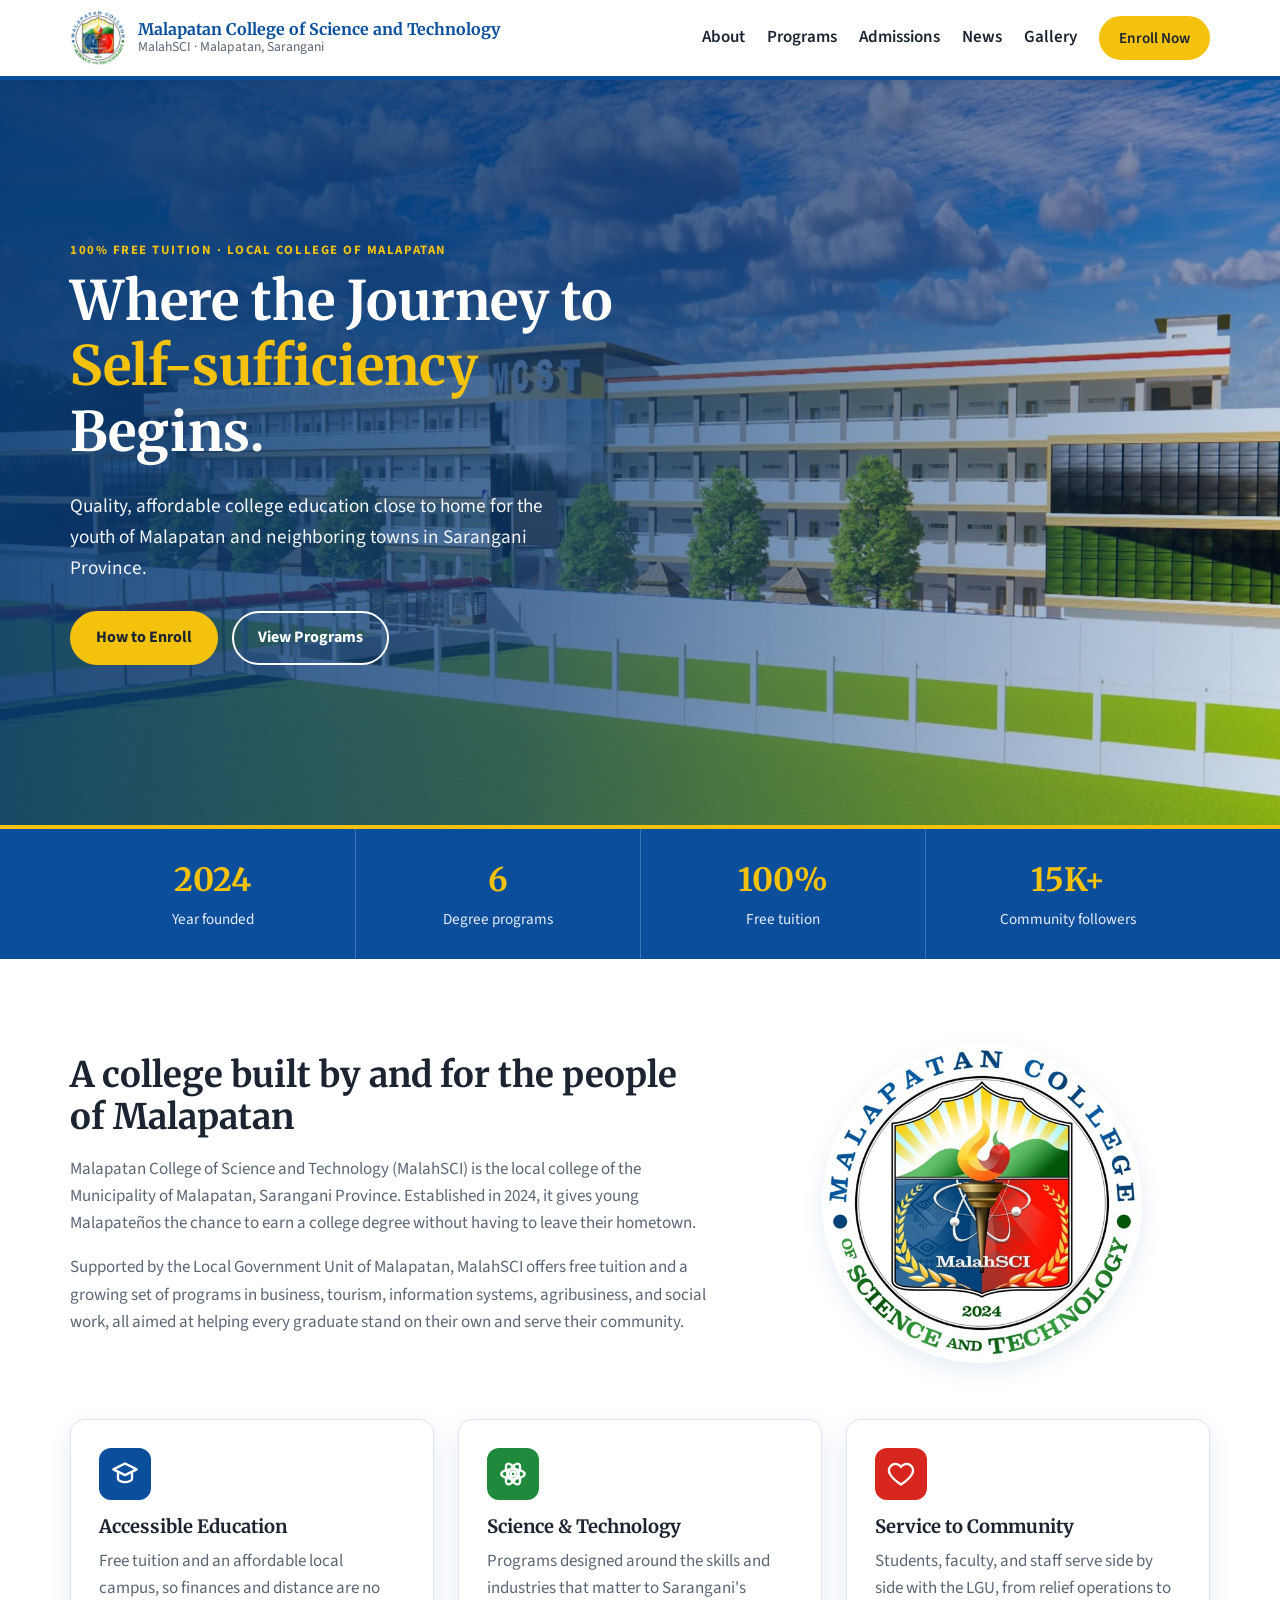
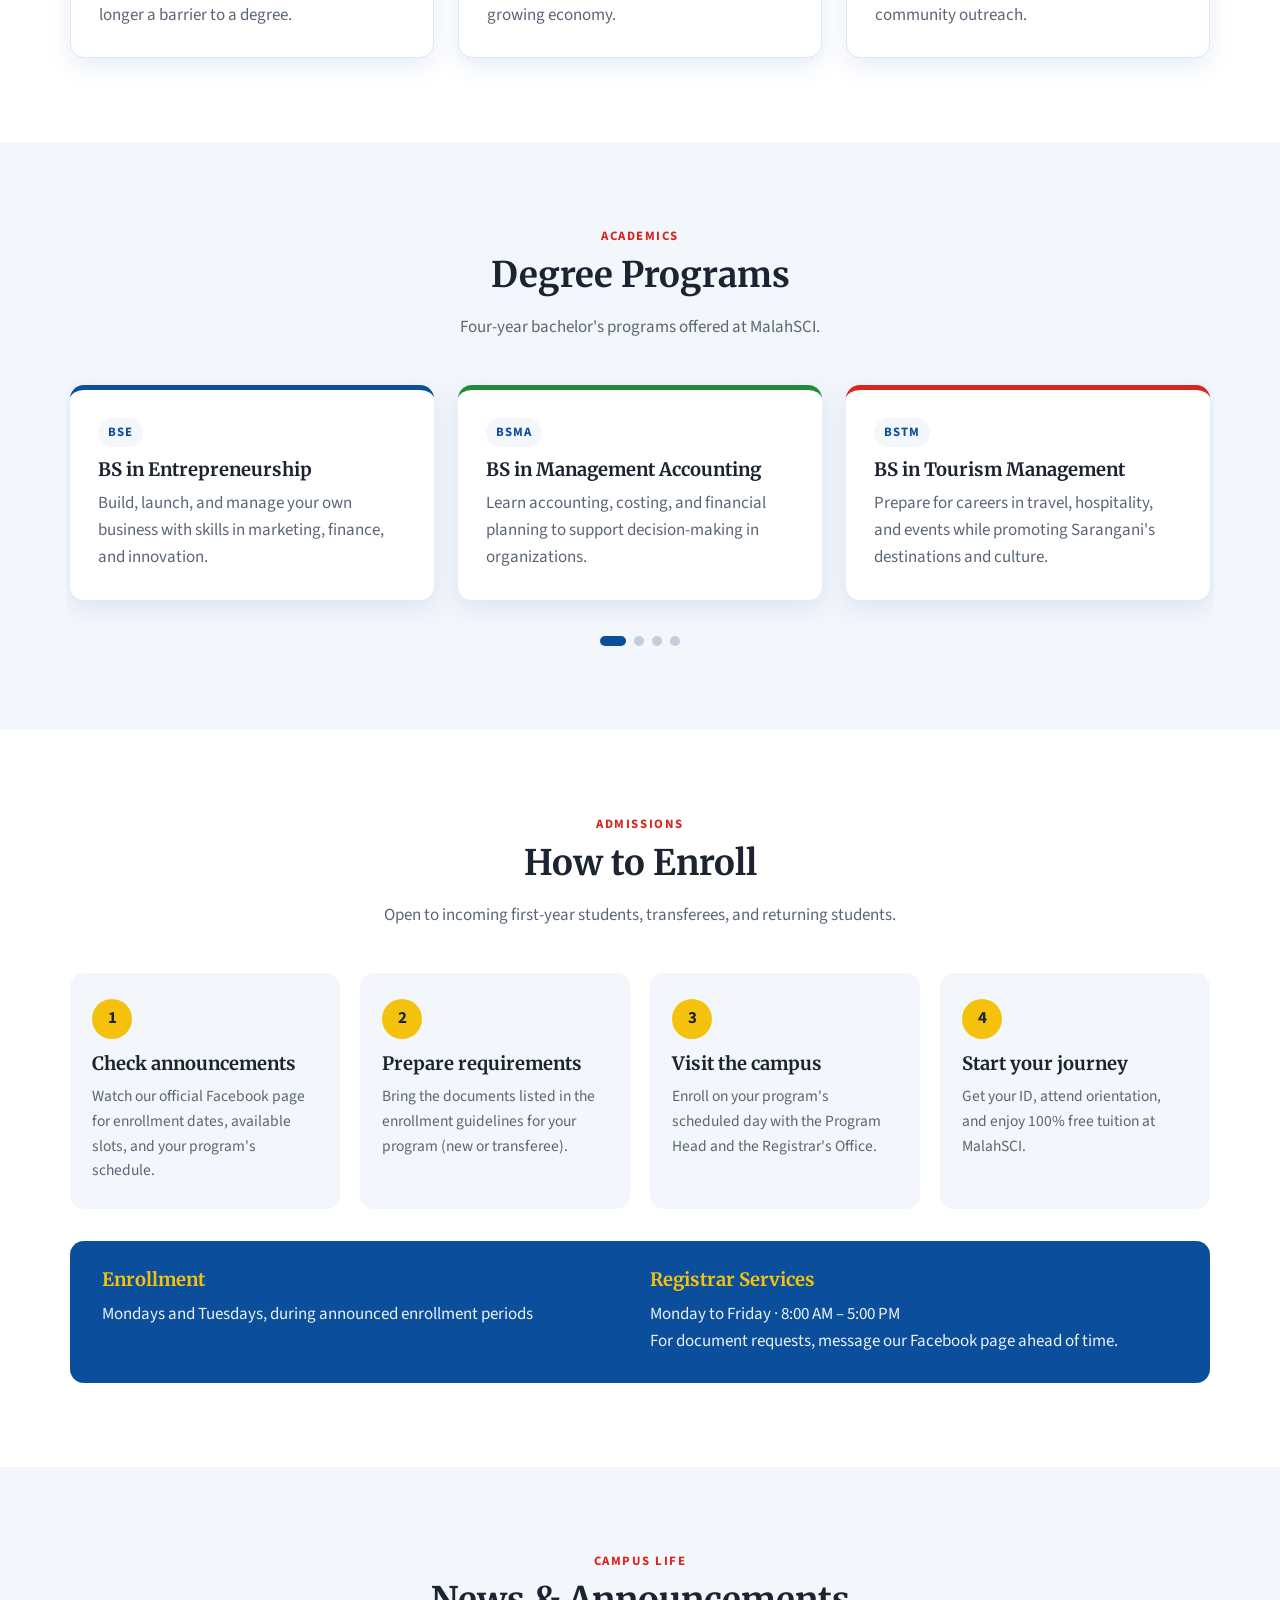
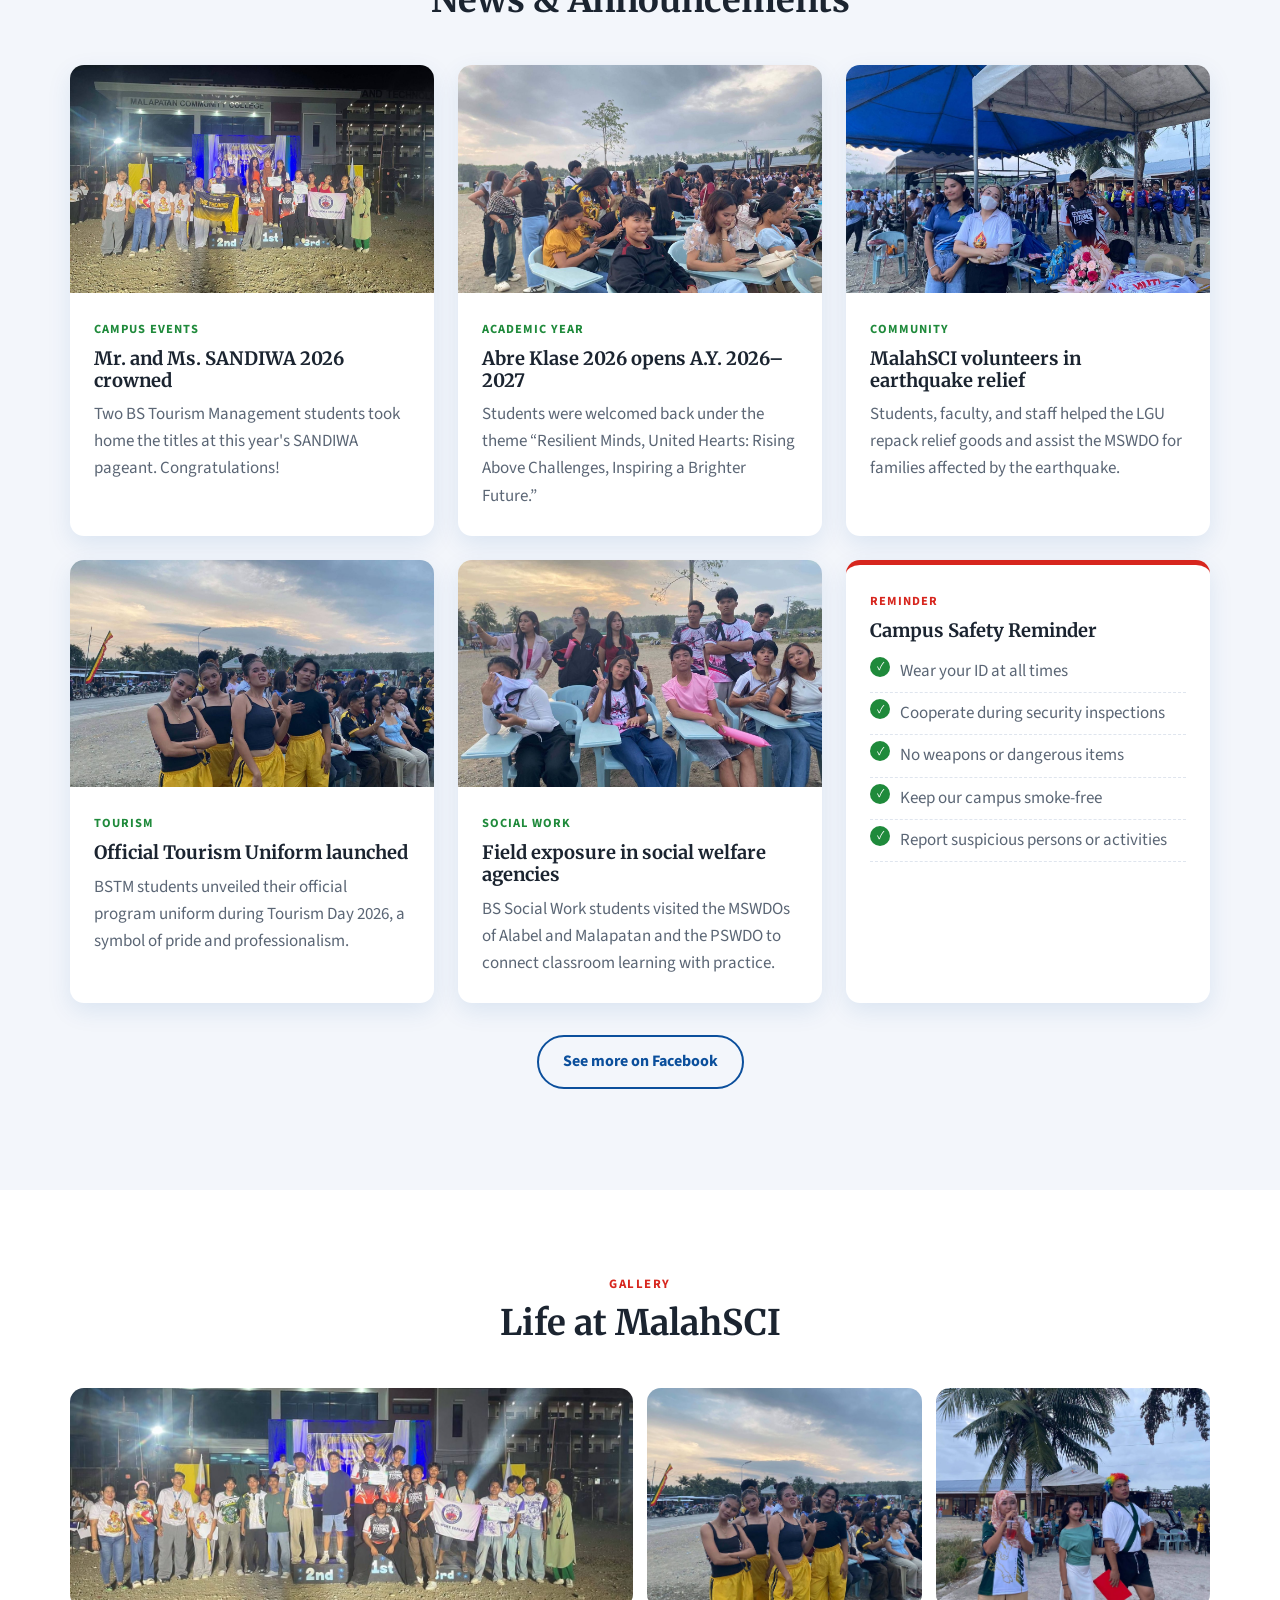
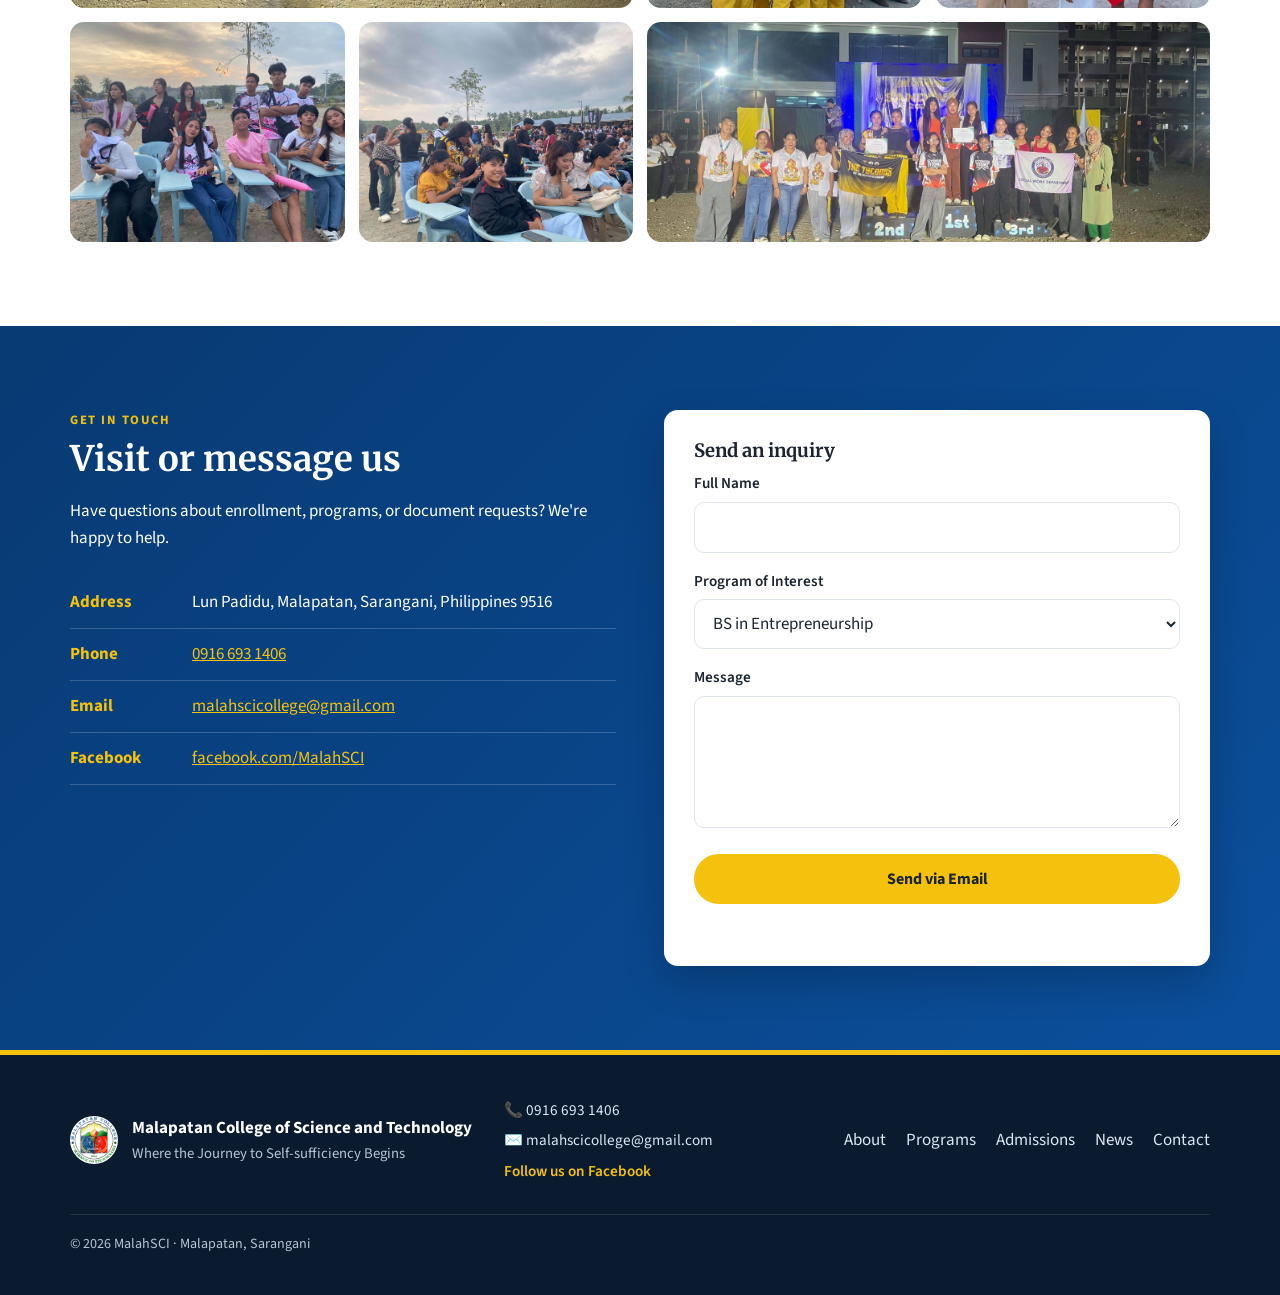
==== index.html @ 971bac80 "Add MalahSCI school website One-page site for Malapatan College of Science and Technology with progr" ====
<!DOCTYPE html>
<html lang="en">
<head>
  <meta charset="UTF-8">
  <meta name="viewport" content="width=device-width, initial-scale=1.0">
  <title>Malapatan College of Science and Technology | MalahSCI</title>
  <meta name="description" content="Malapatan College of Science and Technology (MalahSCI) — Where the Journey to Self-sufficiency Begins. A local college in Malapatan, Sarangani offering free-tuition degree programs.">
  <link rel="icon" href="images/favicon.png">
  <link rel="preconnect" href="https://fonts.googleapis.com">
  <link rel="preconnect" href="https://fonts.gstatic.com" crossorigin>
  <link href="https://fonts.googleapis.com/css2?family=Merriweather:wght@700;900&family=Source+Sans+3:wght@400;600;700&display=swap" rel="stylesheet">
  <link rel="stylesheet" href="styles.css?v=7">
</head>
<body>

  <!-- ===== Header / Navigation ===== -->
  <header class="site-header">
    <div class="container header-inner">
      <a href="#home" class="brand">
        <img src="images/logo.jpg" alt="MalahSCI seal" class="brand-logo" width="56" height="56">
        <span class="brand-text">
          <strong>Malapatan College of Science and Technology</strong>
          <small>MalahSCI · Malapatan, Sarangani</small>
        </span>
      </a>
      <button class="nav-toggle" aria-label="Open menu" aria-expanded="false" aria-controls="main-nav">
        <span></span><span></span><span></span>
      </button>
      <nav id="main-nav" class="main-nav">
        <a href="#about">About</a>
        <a href="#programs">Programs</a>
        <a href="#admissions">Admissions</a>
        <a href="#news">News</a>
        <a href="#gallery">Gallery</a>
        <a href="#contact" class="btn btn-small">Enroll Now</a>
      </nav>
    </div>
  </header>

  <main>
    <!-- ===== Hero ===== -->
    <section id="home" class="hero">
      <div class="container hero-inner">
        <p class="eyebrow">100% Free Tuition · Local College of Malapatan</p>
        <h1>Where the Journey to <span>Self-sufficiency</span> Begins.</h1>
        <p class="lead">Quality, affordable college education close to home for the youth of Malapatan and neighboring towns in Sarangani Province.</p>
        <div class="hero-actions">
          <a href="#admissions" class="btn">How to Enroll</a>
          <a href="#programs" class="btn btn-ghost">View Programs</a>
        </div>
      </div>
    </section>

    <!-- ===== Quick stats ===== -->
    <section class="stats">
      <div class="container stats-inner">
        <div class="stat"><strong>2024</strong><span>Year founded</span></div>
        <div class="stat"><strong>6</strong><span>Degree programs</span></div>
        <div class="stat"><strong>100%</strong><span>Free tuition</span></div>
        <div class="stat"><strong>15K+</strong><span>Community followers</span></div>
      </div>
    </section>

    <!-- ===== About ===== -->
    <section id="about" class="section">
      <div class="container about-grid">
        <div class="about-text">
          <h2>A college built by and for the people of Malapatan</h2>
          <p>Malapatan College of Science and Technology (MalahSCI) is the local college of the Municipality of Malapatan, Sarangani Province. Established in 2024, it gives young Malapateños the chance to earn a college degree without having to leave their hometown.</p>
          <p>Supported by the Local Government Unit of Malapatan, MalahSCI offers free tuition and a growing set of programs in business, tourism, information systems, agribusiness, and social work, all aimed at helping every graduate stand on their own and serve their community.</p>
        </div>
        <div class="about-seal">
          <img src="images/logo.jpg" alt="Official seal of Malapatan College of Science and Technology" width="320" height="320">
        </div>
      </div>

      <div class="container grid-3 values">
        <article class="card">
          <div class="card-icon blue" aria-hidden="true">
            <svg viewBox="0 0 24 24"><path d="M12 3 2 8l10 5 10-5-10-5z"/><path d="M6 10.5V16c0 1.5 2.7 3 6 3s6-1.5 6-3v-5.5"/></svg>
          </div>
          <h3>Accessible Education</h3>
          <p>Free tuition and an affordable local campus, so finances and distance are no longer a barrier to a degree.</p>
        </article>
        <article class="card">
          <div class="card-icon green" aria-hidden="true">
            <svg viewBox="0 0 24 24"><circle cx="12" cy="12" r="2"/><ellipse cx="12" cy="12" rx="10" ry="4"/><ellipse cx="12" cy="12" rx="10" ry="4" transform="rotate(60 12 12)"/><ellipse cx="12" cy="12" rx="10" ry="4" transform="rotate(120 12 12)"/></svg>
          </div>
          <h3>Science &amp; Technology</h3>
          <p>Programs designed around the skills and industries that matter to Sarangani's growing economy.</p>
        </article>
        <article class="card">
          <div class="card-icon red" aria-hidden="true">
            <svg viewBox="0 0 24 24"><path d="M12 21s-7-4.5-9.5-9A5.5 5.5 0 0 1 12 6a5.5 5.5 0 0 1 9.5 6c-2.5 4.5-9.5 9-9.5 9z"/></svg>
          </div>
          <h3>Service to Community</h3>
          <p>Students, faculty, and staff serve side by side with the LGU, from relief operations to community outreach.</p>
        </article>
      </div>
    </section>

    <!-- ===== Programs ===== -->
    <section id="programs" class="section section-tint">
      <div class="container">
        <div class="section-head">
          <p class="eyebrow">Academics</p>
          <h2>Degree Programs</h2>
          <p>Four-year bachelor's programs offered at MalahSCI.</p>
        </div>
        <div class="carousel">
          <div class="carousel-track" tabindex="0" aria-label="Degree programs">
          <article class="program">
            <span class="program-code">BSE</span>
            <h3>BS in Entrepreneurship</h3>
            <p>Build, launch, and manage your own business with skills in marketing, finance, and innovation.</p>
          </article>
          <article class="program">
            <span class="program-code">BSMA</span>
            <h3>BS in Management Accounting</h3>
            <p>Learn accounting, costing, and financial planning to support decision-making in organizations.</p>
          </article>
          <article class="program">
            <span class="program-code">BSTM</span>
            <h3>BS in Tourism Management</h3>
            <p>Prepare for careers in travel, hospitality, and events while promoting Sarangani's destinations and culture.</p>
          </article>
          <article class="program">
            <span class="program-code">BSIS</span>
            <h3>BS in Information Systems</h3>
            <p>Use technology to solve business problems through systems analysis, databases, and software.</p>
          </article>
          <article class="program">
            <span class="program-code">BSAB</span>
            <h3>BS in Agribusiness</h3>
            <p>Combine agriculture and business to grow farm enterprises and strengthen local food supply chains.</p>
          </article>
          <article class="program">
            <span class="program-code">BSSW</span>
            <h3>BS in Social Work</h3>
            <p>Train to help individuals, families, and communities through field exposure with social welfare agencies.</p>
          </article>
          </div>
          <div class="carousel-dots"></div>
        </div>
      </div>
    </section>

    <!-- ===== Admissions ===== -->
    <section id="admissions" class="section">
      <div class="container">
        <div class="section-head">
          <p class="eyebrow">Admissions</p>
          <h2>How to Enroll</h2>
          <p>Open to incoming first-year students, transferees, and returning students.</p>
        </div>
        <ol class="steps">
          <li>
            <span class="step-num">1</span>
            <h3>Check announcements</h3>
            <p>Watch our official Facebook page for enrollment dates, available slots, and your program's schedule.</p>
          </li>
          <li>
            <span class="step-num">2</span>
            <h3>Prepare requirements</h3>
            <p>Bring the documents listed in the enrollment guidelines for your program (new or transferee).</p>
          </li>
          <li>
            <span class="step-num">3</span>
            <h3>Visit the campus</h3>
            <p>Enroll on your program's scheduled day with the Program Head and the Registrar's Office.</p>
          </li>
          <li>
            <span class="step-num">4</span>
            <h3>Start your journey</h3>
            <p>Get your ID, attend orientation, and enjoy 100% free tuition at MalahSCI.</p>
          </li>
        </ol>
        <div class="office-hours">
          <div>
            <h3>Enrollment</h3>
            <p>Mondays and Tuesdays, during announced enrollment periods</p>
          </div>
          <div>
            <h3>Registrar Services</h3>
            <p>Monday to Friday · 8:00 AM – 5:00 PM<br>For document requests, message our Facebook page ahead of time.</p>
          </div>
        </div>
      </div>
    </section>

    <!-- ===== News ===== -->
    <section id="news" class="section section-tint">
      <div class="container">
        <div class="section-head">
          <p class="eyebrow">Campus Life</p>
          <h2>News &amp; Announcements</h2>
        </div>
        <div class="grid-3">
          <article class="news-card">
            <img src="images/photo7.jpg" alt="Students on stage at a campus competition night" loading="lazy">
            <div class="news-body">
              <span class="tag">Campus Events</span>
              <h3>Mr. and Ms. SANDIWA 2026 crowned</h3>
              <p>Two BS Tourism Management students took home the titles at this year's SANDIWA pageant. Congratulations!</p>
            </div>
          </article>
          <article class="news-card">
            <img src="images/photo5.jpg" alt="Students gathered on campus" loading="lazy">
            <div class="news-body">
              <span class="tag">Academic Year</span>
              <h3>Abre Klase 2026 opens A.Y. 2026–2027</h3>
              <p>Students were welcomed back under the theme “Resilient Minds, United Hearts: Rising Above Challenges, Inspiring a Brighter Future.”</p>
            </div>
          </article>
          <article class="news-card">
            <img src="images/photo1.jpg" alt="Students and faculty at a campus booth" loading="lazy">
            <div class="news-body">
              <span class="tag">Community</span>
              <h3>MalahSCI volunteers in earthquake relief</h3>
              <p>Students, faculty, and staff helped the LGU repack relief goods and assist the MSWDO for families affected by the earthquake.</p>
            </div>
          </article>
          <article class="news-card">
            <img src="images/photo2.jpg" alt="Student performers at an outdoor campus event" loading="lazy">
            <div class="news-body">
              <span class="tag">Tourism</span>
              <h3>Official Tourism Uniform launched</h3>
              <p>BSTM students unveiled their official program uniform during Tourism Day 2026, a symbol of pride and professionalism.</p>
            </div>
          </article>
          <article class="news-card">
            <img src="images/photo6.jpg" alt="Students seated together at a campus program" loading="lazy">
            <div class="news-body">
              <span class="tag">Social Work</span>
              <h3>Field exposure in social welfare agencies</h3>
              <p>BS Social Work students visited the MSWDOs of Alabel and Malapatan and the PSWDO to connect classroom learning with practice.</p>
            </div>
          </article>
          <article class="news-card notice">
            <div class="news-body">
              <span class="tag tag-red">Reminder</span>
              <h3>Campus Safety Reminder</h3>
              <ul class="checklist">
                <li>Wear your ID at all times</li>
                <li>Cooperate during security inspections</li>
                <li>No weapons or dangerous items</li>
                <li>Keep our campus smoke-free</li>
                <li>Report suspicious persons or activities</li>
              </ul>
            </div>
          </article>
        </div>
        <p class="center"><a class="btn btn-outline" href="https://www.facebook.com/MalahSCI" target="_blank" rel="noopener">See more on Facebook</a></p>
      </div>
    </section>

    <!-- ===== Gallery ===== -->
    <section id="gallery" class="section">
      <div class="container">
        <div class="section-head">
          <p class="eyebrow">Gallery</p>
          <h2>Life at MalahSCI</h2>
        </div>
        <div class="gallery">
          <button class="gallery-item wide"><img src="images/photo4.jpg" alt="Competition winners on stage in front of the college building" loading="lazy"></button>
          <button class="gallery-item"><img src="images/photo2.jpg" alt="Student performers in matching outfits" loading="lazy"></button>
          <button class="gallery-item"><img src="images/photo8.jpg" alt="Students in costume at a campus event" loading="lazy"></button>
          <button class="gallery-item"><img src="images/photo6.jpg" alt="Students posing at a campus program" loading="lazy"></button>
          <button class="gallery-item"><img src="images/photo5.jpg" alt="Students gathered on the school grounds" loading="lazy"></button>
          <button class="gallery-item wide"><img src="images/photo7.jpg" alt="Winners holding certificates in front of the college" loading="lazy"></button>
        </div>
      </div>
    </section>

    <!-- ===== Contact ===== -->
    <section id="contact" class="section section-blue">
      <div class="container contact-grid">
        <div>
          <p class="eyebrow">Get in Touch</p>
          <h2>Visit or message us</h2>
          <p>Have questions about enrollment, programs, or document requests? We're happy to help.</p>
          <ul class="contact-list">
            <li><strong>Address</strong><span>Lun Padidu, Malapatan, Sarangani, Philippines 9516</span></li>
            <li><strong>Phone</strong><span><a href="tel:+639166931406">0916 693 1406</a></span></li>
            <li><strong>Email</strong><span><a href="mailto:malahscicollege@gmail.com">malahscicollege@gmail.com</a></span></li>
            <li><strong>Facebook</strong><span><a href="https://www.facebook.com/MalahSCI" target="_blank" rel="noopener">facebook.com/MalahSCI</a></span></li>
          </ul>
        </div>

        <form class="contact-form" id="contact-form" novalidate>
          <h3>Send an inquiry</h3>
          <div class="field">
            <label for="name">Full Name</label>
            <input id="name" name="name" type="text" required>
          </div>
          <div class="field">
            <label for="program">Program of Interest</label>
            <select id="program" name="program">
              <option>BS in Entrepreneurship</option>
              <option>BS in Management Accounting</option>
              <option>BS in Tourism Management</option>
              <option>BS in Information Systems</option>
              <option>BS in Agribusiness</option>
              <option>BS in Social Work</option>
              <option>General inquiry</option>
            </select>
          </div>
          <div class="field">
            <label for="message">Message</label>
            <textarea id="message" name="message" rows="4" required></textarea>
          </div>
          <button type="submit" class="btn btn-full">Send via Email</button>
          <p class="form-status" id="form-status" role="status" aria-live="polite"></p>
        </form>
      </div>
    </section>
  </main>

  <!-- ===== Footer ===== -->
  <footer class="site-footer">
    <div class="container footer-inner">
      <div class="footer-brand">
        <img src="images/logo.jpg" alt="" width="48" height="48">
        <div>
          <strong>Malapatan College of Science and Technology</strong>
          <p>Where the Journey to Self-sufficiency Begins</p>
        </div>
      </div>
      <ul class="footer-contact">
        <li>📞 <a href="tel:+639166931406">0916 693 1406</a></li>
        <li>✉️ <a href="mailto:malahscicollege@gmail.com">malahscicollege@gmail.com</a></li>
        <li><a href="https://www.facebook.com/MalahSCI" target="_blank" rel="noopener" class="fb-link">Follow us on Facebook</a></li>
      </ul>
      <nav class="footer-nav">
        <a href="#about">About</a>
        <a href="#programs">Programs</a>
        <a href="#admissions">Admissions</a>
        <a href="#news">News</a>
        <a href="#contact">Contact</a>
      </nav>
      <p class="copyright">© <span id="year"></span> MalahSCI · Malapatan, Sarangani</p>
    </div>
  </footer>

  <!-- ===== Lightbox ===== -->
  <div class="lightbox" id="lightbox" hidden>
    <button class="lightbox-close" aria-label="Close">×</button>
    <img src="" alt="">
  </div>

  <script src="script.js?v=8"></script>
</body>
</html>
---- styles.css ----
/* ===== Colors taken from the MalahSCI seal ===== */
:root {
  --blue: #0b4f9c;
  --blue-dark: #083a73;
  --red: #d7261e;
  --green: #1f8a3b;
  --gold: #f4c20d;
  --ink: #1b2430;
  --muted: #5b6675;
  --bg: #ffffff;
  --tint: #f3f6fb;
  --line: #dfe5ee;
  --radius: 14px;
  --shadow: 0 8px 24px rgba(11, 79, 156, 0.10);
  --font-head: "Merriweather", Georgia, serif;
  --font-body: "Source Sans 3", "Segoe UI", Arial, sans-serif;
}

*, *::before, *::after { box-sizing: border-box; }
html { scroll-behavior: smooth; scroll-padding-top: 90px; }
body {
  margin: 0;
  font-family: var(--font-body);
  font-size: 17px;
  line-height: 1.6;
  color: var(--ink);
  background: var(--bg);
}
img { max-width: 100%; display: block; }
a { color: var(--blue); }
h1, h2, h3 { font-family: var(--font-head); line-height: 1.2; margin: 0 0 .5em; }
h2 { font-size: clamp(1.6rem, 3vw, 2.2rem); }
h3 { font-size: 1.15rem; }
p { margin: 0 0 1em; }

.container { width: min(1140px, 100% - 32px); margin-inline: auto; }
.center { text-align: center; margin-top: 32px; }

.eyebrow {
  text-transform: uppercase;
  letter-spacing: .12em;
  font-size: .8rem;
  font-weight: 700;
  color: var(--red);
  margin-bottom: .6em;
}

/* ===== Buttons ===== */
.btn {
  display: inline-block;
  background: var(--gold);
  color: var(--ink);
  font-weight: 700;
  text-decoration: none;
  padding: 12px 24px;
  border-radius: 999px;
  border: 2px solid var(--gold);
  cursor: pointer;
  font-size: 1rem;
  font-family: inherit;
  transition: transform .15s, box-shadow .15s;
}
.btn:hover { transform: translateY(-2px); box-shadow: 0 6px 16px rgba(0,0,0,.15); }
.btn-ghost { background: transparent; color: #fff; border-color: #fff; }
.btn-outline { background: transparent; color: var(--blue); border-color: var(--blue); }
.btn-small { padding: 8px 18px; font-size: .95rem; }
.btn-full { width: 100%; }

/* ===== Header ===== */
.site-header {
  position: sticky; top: 0; z-index: 50;
  background: rgba(255,255,255,.97);
  border-bottom: 4px solid var(--blue);
  box-shadow: 0 2px 10px rgba(0,0,0,.06);
  transition: transform .3s ease;
}
.site-header.header-hidden { transform: translateY(-100%); }
.header-inner { display: flex; align-items: center; justify-content: space-between; padding: 10px 0; gap: 16px; }
.brand { display: flex; align-items: center; gap: 12px; text-decoration: none; color: var(--ink); }
.brand-logo { width: 56px; height: 56px; border-radius: 50%; }
.brand-text { display: flex; flex-direction: column; line-height: 1.2; }
.brand-text strong { font-family: var(--font-head); font-size: 1rem; color: var(--blue); }
.brand-text small { color: var(--muted); font-size: .85rem; }

.main-nav { display: flex; align-items: center; gap: 22px; }
.main-nav a { text-decoration: none; color: var(--ink); font-weight: 600; }
.main-nav a:not(.btn):hover { color: var(--red); }

.nav-toggle { display: none; background: none; border: 0; padding: 8px; cursor: pointer; }
.nav-toggle span { display: block; width: 26px; height: 3px; background: var(--blue); margin: 5px 0; border-radius: 2px; transition: .2s; }

/* ===== Hero ===== */
.hero {
  position: relative;
  color: #fff;
  background:
    linear-gradient(100deg, rgba(8,58,115,.92) 0%, rgba(8,58,115,.70) 45%, rgba(8,58,115,.15) 100%),
    url("images/cover.jpg") center / cover no-repeat;
  padding: clamp(80px, 14vw, 160px) 0;
}
.hero-inner { max-width: 1140px; }
.hero .eyebrow { color: var(--gold); }
.hero h1 { font-size: clamp(2rem, 5vw, 3.4rem); max-width: 16ch; }
.hero h1 span { color: var(--gold); }
.hero .lead { font-size: 1.2rem; max-width: 52ch; opacity: .95; }
.hero-actions { display: flex; gap: 14px; flex-wrap: wrap; margin-top: 28px; }

/* ===== Stats ===== */
.stats { background: var(--blue); color: #fff; border-top: 4px solid var(--gold); }
.stats-inner { display: grid; grid-template-columns: repeat(4, 1fr); text-align: center; }
.stat { padding: 26px 10px; }
.stat + .stat { border-left: 1px solid rgba(255,255,255,.2); }
.stat strong { display: block; font-family: var(--font-head); font-size: 2rem; color: var(--gold); }
.stat span { font-size: .95rem; opacity: .9; }

/* ===== Sections ===== */
.section { padding: 84px 0; }
.section-tint { background: var(--tint); }
.section-head { text-align: center; max-width: 640px; margin: 0 auto 44px; }
.section-head p:last-child { color: var(--muted); }

.grid-3 { display: grid; grid-template-columns: repeat(3, 1fr); gap: 24px; }

/* ===== About ===== */
.about-grid { display: grid; grid-template-columns: 1.4fr 1fr; gap: 48px; align-items: center; margin-bottom: 56px; }
.about-text p { color: var(--muted); }
.about-seal { display: flex; justify-content: center; }
.about-seal img { width: min(320px, 100%); height: auto; aspect-ratio: 1; border-radius: 50%; box-shadow: var(--shadow); }

.card {
  background: #fff;
  border: 1px solid var(--line);
  border-radius: var(--radius);
  padding: 28px;
  box-shadow: var(--shadow);
}
.card p { color: var(--muted); margin: 0; }
.card-icon { width: 52px; height: 52px; border-radius: 12px; display: grid; place-items: center; margin-bottom: 16px; }
.card-icon svg { width: 28px; height: 28px; fill: none; stroke: #fff; stroke-width: 2; stroke-linecap: round; stroke-linejoin: round; }
.card-icon.blue { background: var(--blue); }
.card-icon.green { background: var(--green); }
.card-icon.red { background: var(--red); }

/* ===== Programs ===== */
.program {
  background: #fff;
  border-radius: var(--radius);
  padding: 28px;
  border-top: 5px solid var(--blue);
  box-shadow: var(--shadow);
  transition: transform .2s;
}
.program:nth-child(3n+2) { border-top-color: var(--green); }
.program:nth-child(3n+3) { border-top-color: var(--red); }
.program:hover { transform: translateY(-4px); }
.program-code {
  display: inline-block;
  font-weight: 700;
  font-size: .8rem;
  letter-spacing: .08em;
  background: var(--tint);
  color: var(--blue);
  padding: 4px 10px;
  border-radius: 999px;
  margin-bottom: 12px;
}
.program p { color: var(--muted); margin: 0; }

/* Program carousel: 3 cards per view on desktop, 2 on tablet, 1 on phones */
.carousel-track {
  display: flex;
  gap: 24px;
  overflow-x: auto;
  scroll-snap-type: x mandatory;
  scroll-padding-inline: 4px;
  scroll-behavior: smooth;
  scrollbar-width: none;
  padding: 8px 4px 28px;
  margin: -8px -4px 0;
}
.carousel-track::-webkit-scrollbar { display: none; }
.carousel-track:focus-visible { outline: 3px solid rgba(11,79,156,.3); border-radius: var(--radius); }
.carousel-track .program { flex: 0 0 calc((100% - 48px) / 3); scroll-snap-align: start; }
.carousel-track .program:hover { transform: none; }

/* Mouse drag-to-swipe on desktop */
.carousel-track { cursor: grab; user-select: none; }
.carousel-track.dragging { cursor: grabbing; scroll-snap-type: none; scroll-behavior: auto; }

.carousel-dots { display: flex; justify-content: center; gap: 8px; margin-top: 8px; }
.carousel-dots button {
  width: 10px; height: 10px; border-radius: 999px; border: 0; padding: 0;
  background: #c3cddb; cursor: pointer; transition: width .25s, background .25s;
}
.carousel-dots button.active { width: 26px; background: var(--blue); }

/* ===== Admissions ===== */
.steps { list-style: none; padding: 0; margin: 0 0 32px; display: grid; grid-template-columns: repeat(4, 1fr); gap: 20px; counter-reset: none; }
.steps li { background: var(--tint); border-radius: var(--radius); padding: 26px 22px; }
.steps p { color: var(--muted); margin: 0; font-size: .97rem; }
.step-num {
  display: grid; place-items: center;
  width: 40px; height: 40px; border-radius: 50%;
  background: var(--gold); color: var(--ink);
  font-weight: 700; margin-bottom: 14px;
}
.office-hours {
  display: grid; grid-template-columns: 1fr 1fr; gap: 20px;
  background: var(--blue); color: #fff;
  border-radius: var(--radius); padding: 28px 32px;
}
.office-hours h3 { color: var(--gold); }
.office-hours p { margin: 0; opacity: .92; }

/* ===== News ===== */
.news-card {
  background: #fff;
  border-radius: var(--radius);
  overflow: hidden;
  box-shadow: var(--shadow);
  display: flex; flex-direction: column;
}
.news-card img { width: 100%; aspect-ratio: 16 / 10; object-fit: cover; }
.news-body { padding: 22px 24px 26px; }
.news-body p { color: var(--muted); margin: 0; }
.tag {
  display: inline-block; font-size: .78rem; font-weight: 700;
  text-transform: uppercase; letter-spacing: .08em;
  color: var(--green); margin-bottom: 8px;
}
.tag-red { color: var(--red); }
.news-card.notice { border-top: 5px solid var(--red); }
.checklist { list-style: none; padding: 0; margin: 0; }
.checklist li { padding: 7px 0 7px 30px; position: relative; border-bottom: 1px dashed var(--line); color: var(--muted); }
.checklist li::before { content: "✓"; position: absolute; left: 0; top: 6px; color: #fff; background: var(--green); width: 20px; height: 20px; border-radius: 50%; display: grid; place-items: center; font-size: .75rem; }

/* ===== Gallery ===== */
.gallery { display: grid; grid-template-columns: repeat(4, 1fr); grid-auto-rows: 220px; gap: 14px; }
.gallery-item { padding: 0; border: 0; border-radius: var(--radius); overflow: hidden; cursor: zoom-in; background: var(--tint); }
.gallery-item.wide { grid-column: span 2; }
.gallery-item img { width: 100%; height: 100%; object-fit: cover; transition: transform .35s; }
.gallery-item:hover img { transform: scale(1.06); }

.lightbox {
  position: fixed; inset: 0; z-index: 100;
  background: rgba(10, 20, 35, .9);
  display: grid; place-items: center; padding: 24px;
}
.lightbox[hidden] { display: none; }
.lightbox img { max-height: 88vh; border-radius: 10px; }
.lightbox-close {
  position: absolute; top: 16px; right: 20px;
  background: none; border: 0; color: #fff; font-size: 2.6rem; cursor: pointer; line-height: 1;
}

/* ===== Contact ===== */
.section-blue { background: linear-gradient(135deg, var(--blue-dark), var(--blue)); color: #fff; }
.section-blue .eyebrow { color: var(--gold); }
.section-blue a { color: var(--gold); }
.contact-grid { display: grid; grid-template-columns: 1fr 1fr; gap: 48px; align-items: start; }
.contact-list { list-style: none; padding: 0; margin: 24px 0 0; }
.contact-list li { display: grid; grid-template-columns: 110px 1fr; gap: 12px; padding: 12px 0; border-bottom: 1px solid rgba(255,255,255,.18); }
.contact-list strong { color: var(--gold); }

.contact-form { background: #fff; color: var(--ink); border-radius: var(--radius); padding: 30px; box-shadow: 0 16px 40px rgba(0,0,0,.2); }
.field { margin-bottom: 16px; }
.field label { display: block; font-weight: 600; margin-bottom: 6px; font-size: .95rem; }
.field input, .field select, .field textarea {
  width: 100%; padding: 11px 14px;
  border: 1.5px solid var(--line); border-radius: 10px;
  font: inherit; color: inherit; background: #fff;
}
.field input:focus, .field select:focus, .field textarea:focus { outline: none; border-color: var(--blue); box-shadow: 0 0 0 3px rgba(11,79,156,.15); }
.form-status { margin: 12px 0 0; font-weight: 600; min-height: 1.2em; }
.form-status.error { color: var(--red); }
.form-status.ok { color: var(--green); }

/* ===== Footer ===== */
.site-footer { background: #0a1a2f; color: #b9c4d3; padding: 40px 0; border-top: 5px solid var(--gold); }
.footer-inner { display: grid; grid-template-columns: 1.3fr 1fr auto; gap: 28px; align-items: center; }
.footer-contact { list-style: none; padding: 0; margin: 0; font-size: .95rem; }
.footer-contact li { padding: 3px 0; }
.footer-contact a { color: #dce7f5; text-decoration: none; }
.footer-contact a:hover { color: var(--gold); }
.footer-contact .fb-link { color: var(--gold); font-weight: 600; }
.footer-brand { display: flex; gap: 14px; align-items: center; }
.footer-brand img { border-radius: 50%; }
.footer-brand strong { color: #fff; }
.footer-brand p { margin: 0; font-size: .92rem; }
.footer-nav { display: flex; gap: 20px; flex-wrap: wrap; }
.footer-nav a { color: #dce7f5; text-decoration: none; }
.footer-nav a:hover { color: var(--gold); }
.copyright { grid-column: 1 / -1; margin: 0; font-size: .88rem; border-top: 1px solid rgba(255,255,255,.1); padding-top: 18px; }

/* ===== Responsive ===== */
@media (max-width: 960px) {
  .grid-3 { grid-template-columns: repeat(2, 1fr); }
  .steps { grid-template-columns: repeat(2, 1fr); }
  .gallery { grid-template-columns: repeat(2, 1fr); }
  .carousel-track .program { flex-basis: calc((100% - 24px) / 2); }
  .about-grid, .contact-grid { grid-template-columns: 1fr; }
  .about-seal { order: -1; }
  .about-seal img { width: 220px; }
}

@media (max-width: 860px) {
  .nav-toggle { display: block; }
  .main-nav {
    position: absolute; top: 100%; left: 0; right: 0;
    flex-direction: column; align-items: stretch; gap: 0;
    background: #fff; border-bottom: 4px solid var(--blue);
    max-height: 0; overflow: hidden; transition: max-height .3s ease;
  }
  .main-nav.open { max-height: 420px; }
  .main-nav a { padding: 14px 16px; border-top: 1px solid var(--line); }
  .main-nav .btn { margin: 12px 16px 16px; text-align: center; border-radius: 10px; }
  .nav-toggle[aria-expanded="true"] span:nth-child(1) { transform: translateY(8px) rotate(45deg); }
  .nav-toggle[aria-expanded="true"] span:nth-child(2) { opacity: 0; }
  .nav-toggle[aria-expanded="true"] span:nth-child(3) { transform: translateY(-8px) rotate(-45deg); }
}

@media (max-width: 600px) {
  body { font-size: 16px; }
  .brand-text strong { font-size: .85rem; }
  .brand-logo { width: 46px; height: 46px; }
  .stats-inner { grid-template-columns: repeat(2, 1fr); }
  .stat:nth-child(3) { border-left: 0; }
  .stat:nth-child(n+3) { border-top: 1px solid rgba(255,255,255,.2); }
  .grid-3, .steps, .office-hours { grid-template-columns: 1fr; }
  .carousel-track { gap: 16px; }
  .carousel-track .program { flex-basis: 86%; }
  .gallery { grid-auto-rows: 160px; }
  .section { padding: 60px 0; }
  .contact-list li { grid-template-columns: 1fr; gap: 2px; }
  .footer-inner { grid-template-columns: 1fr; }
}
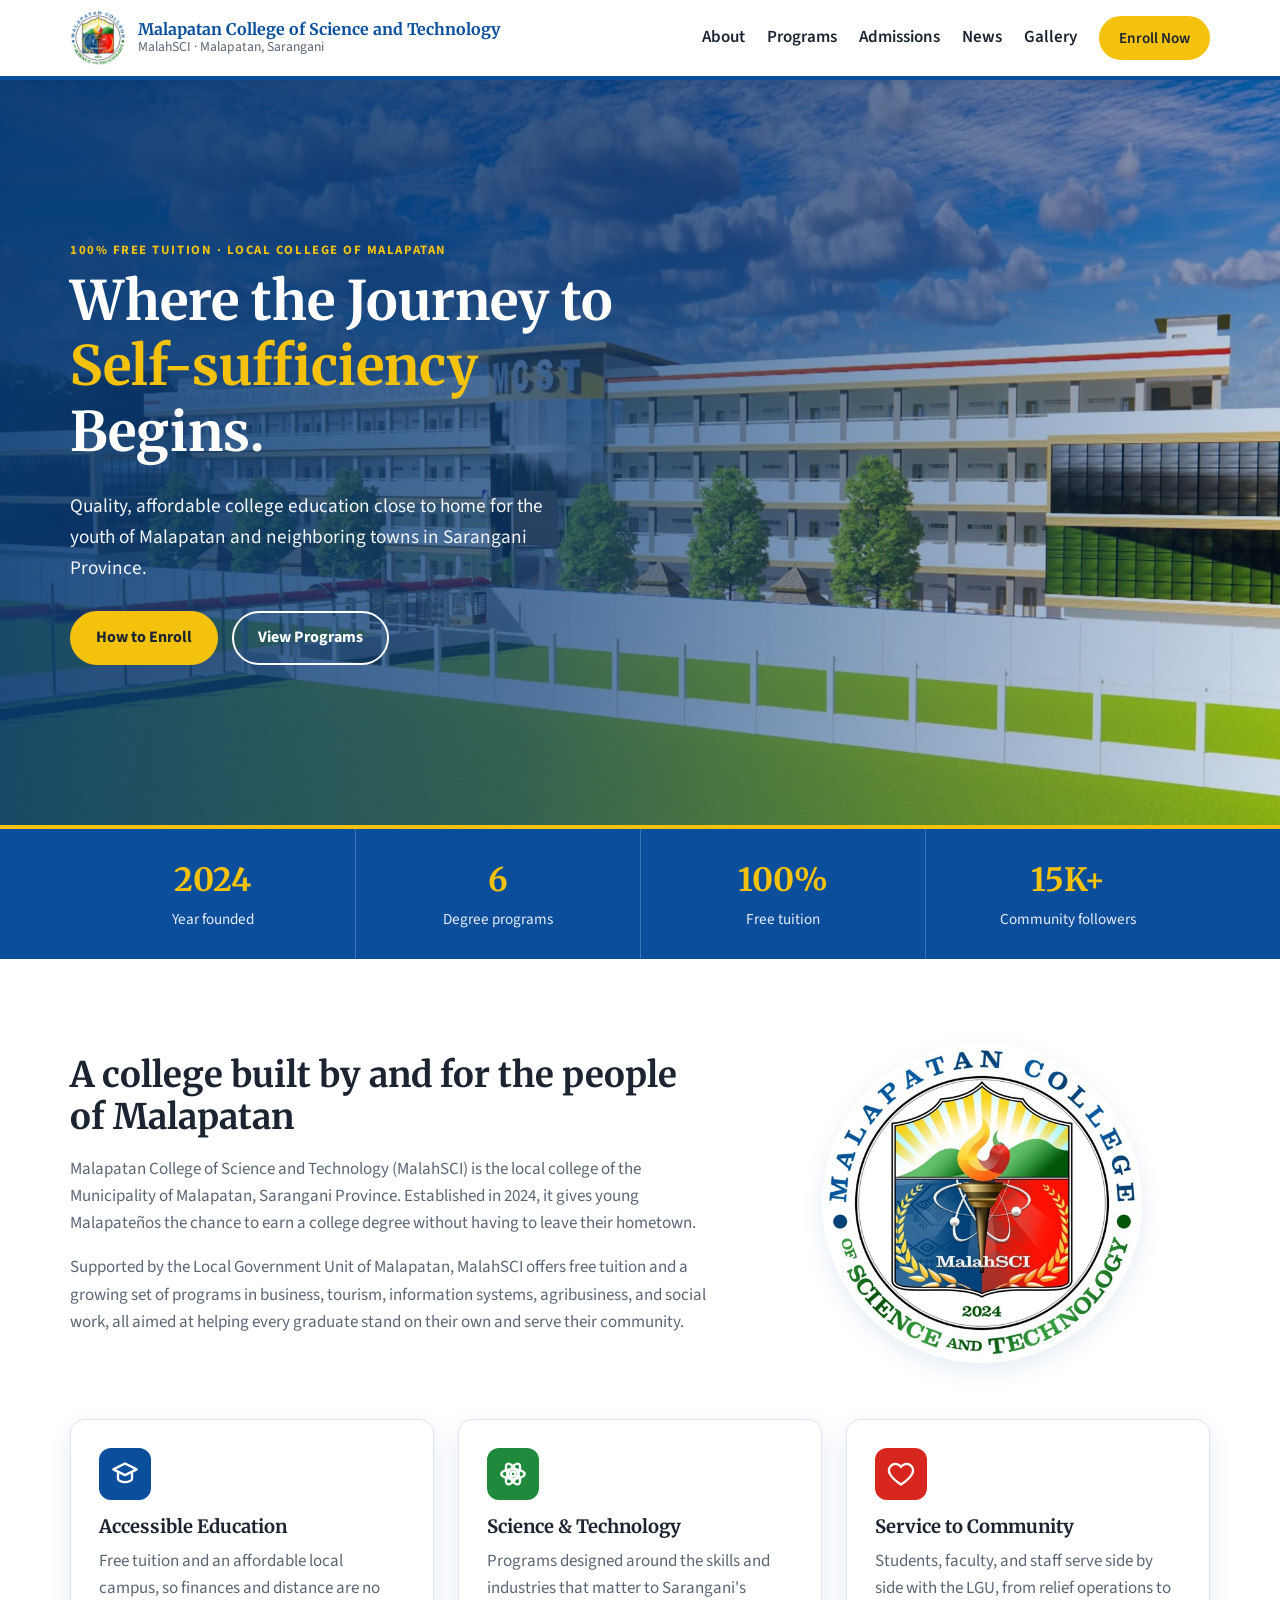
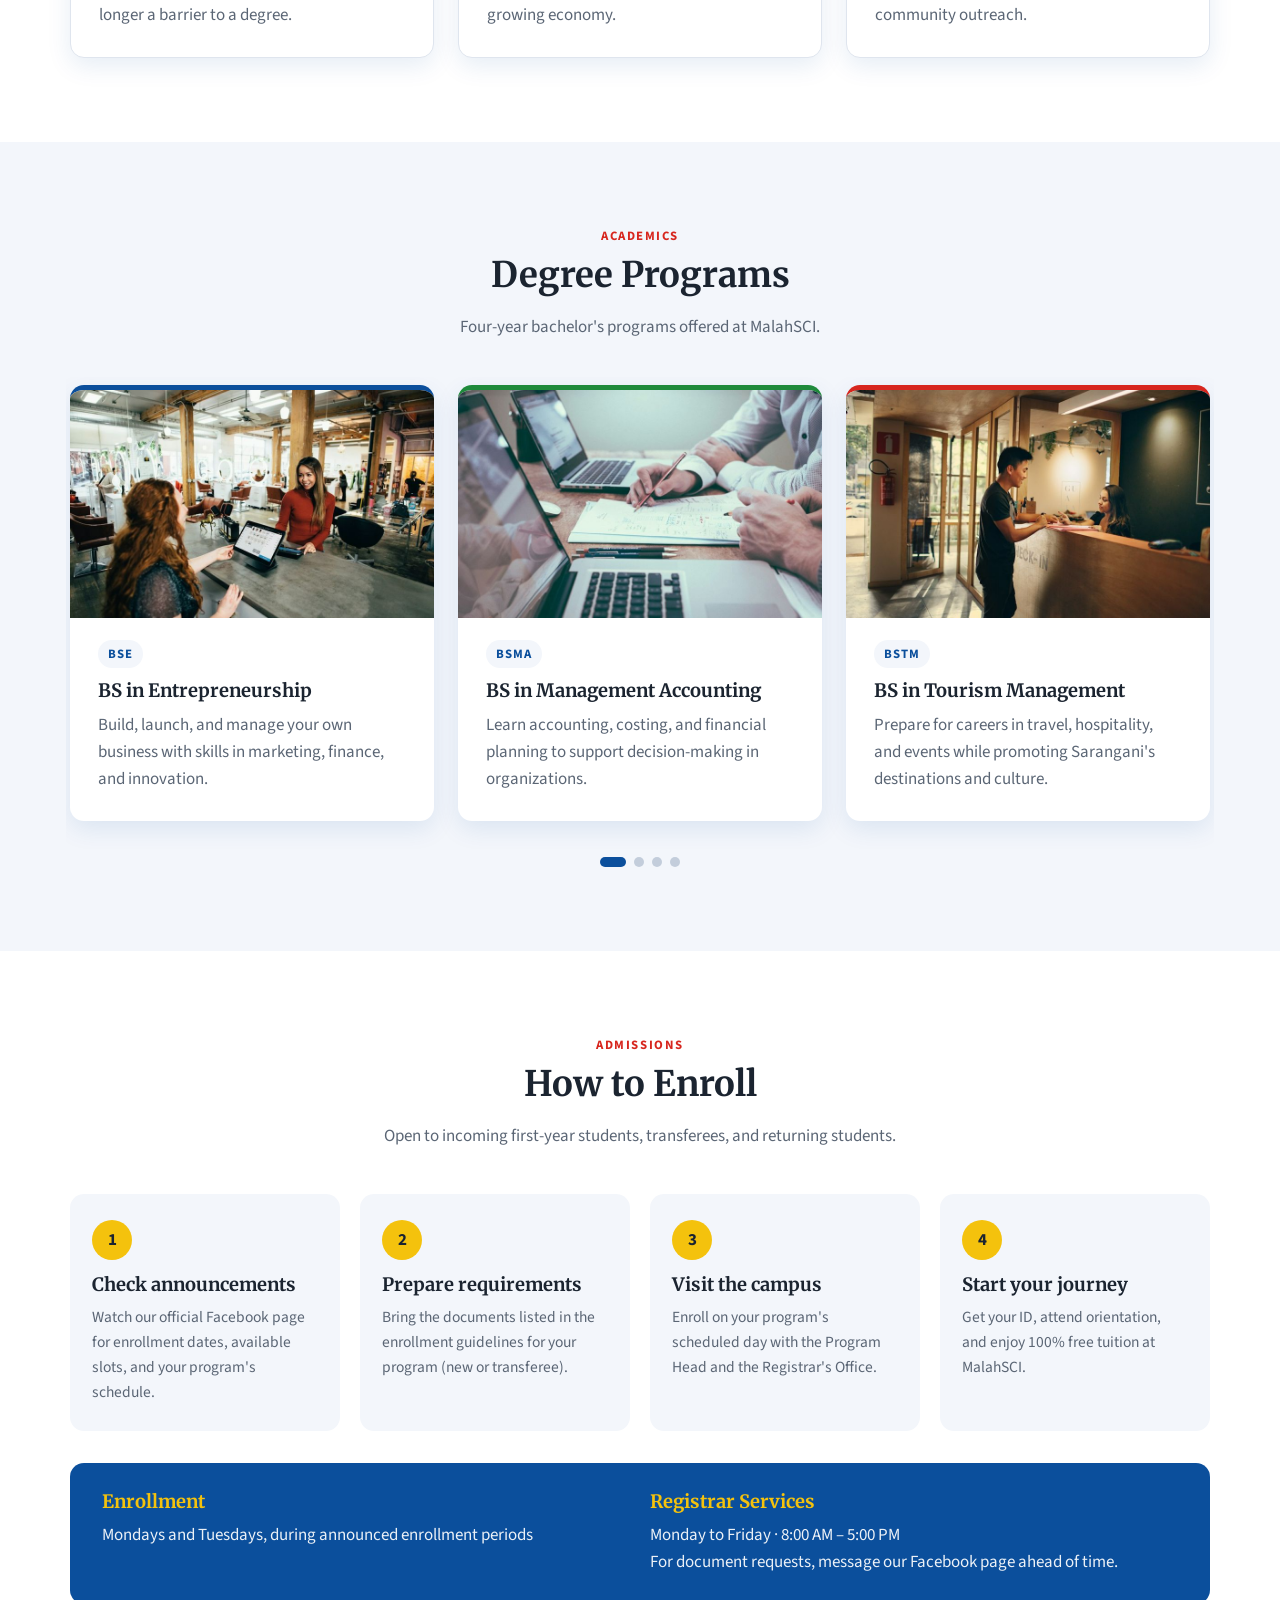
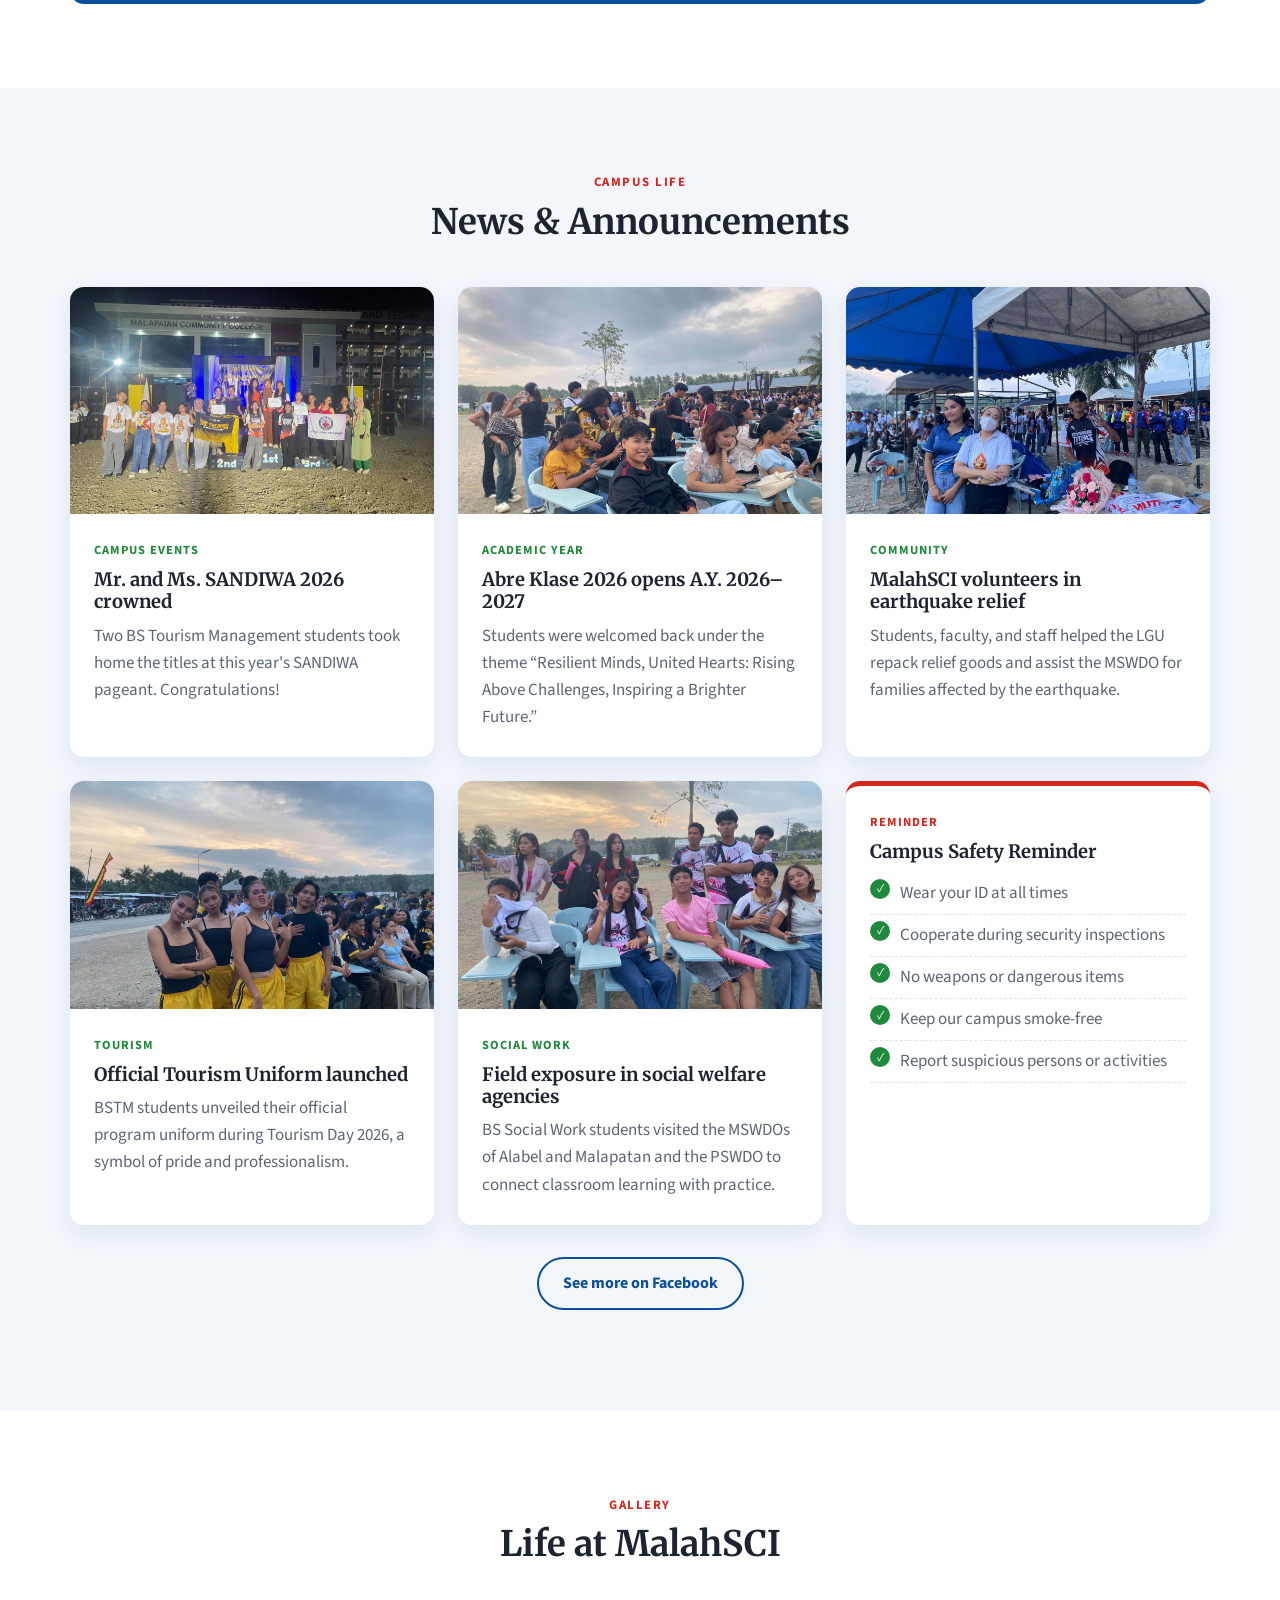
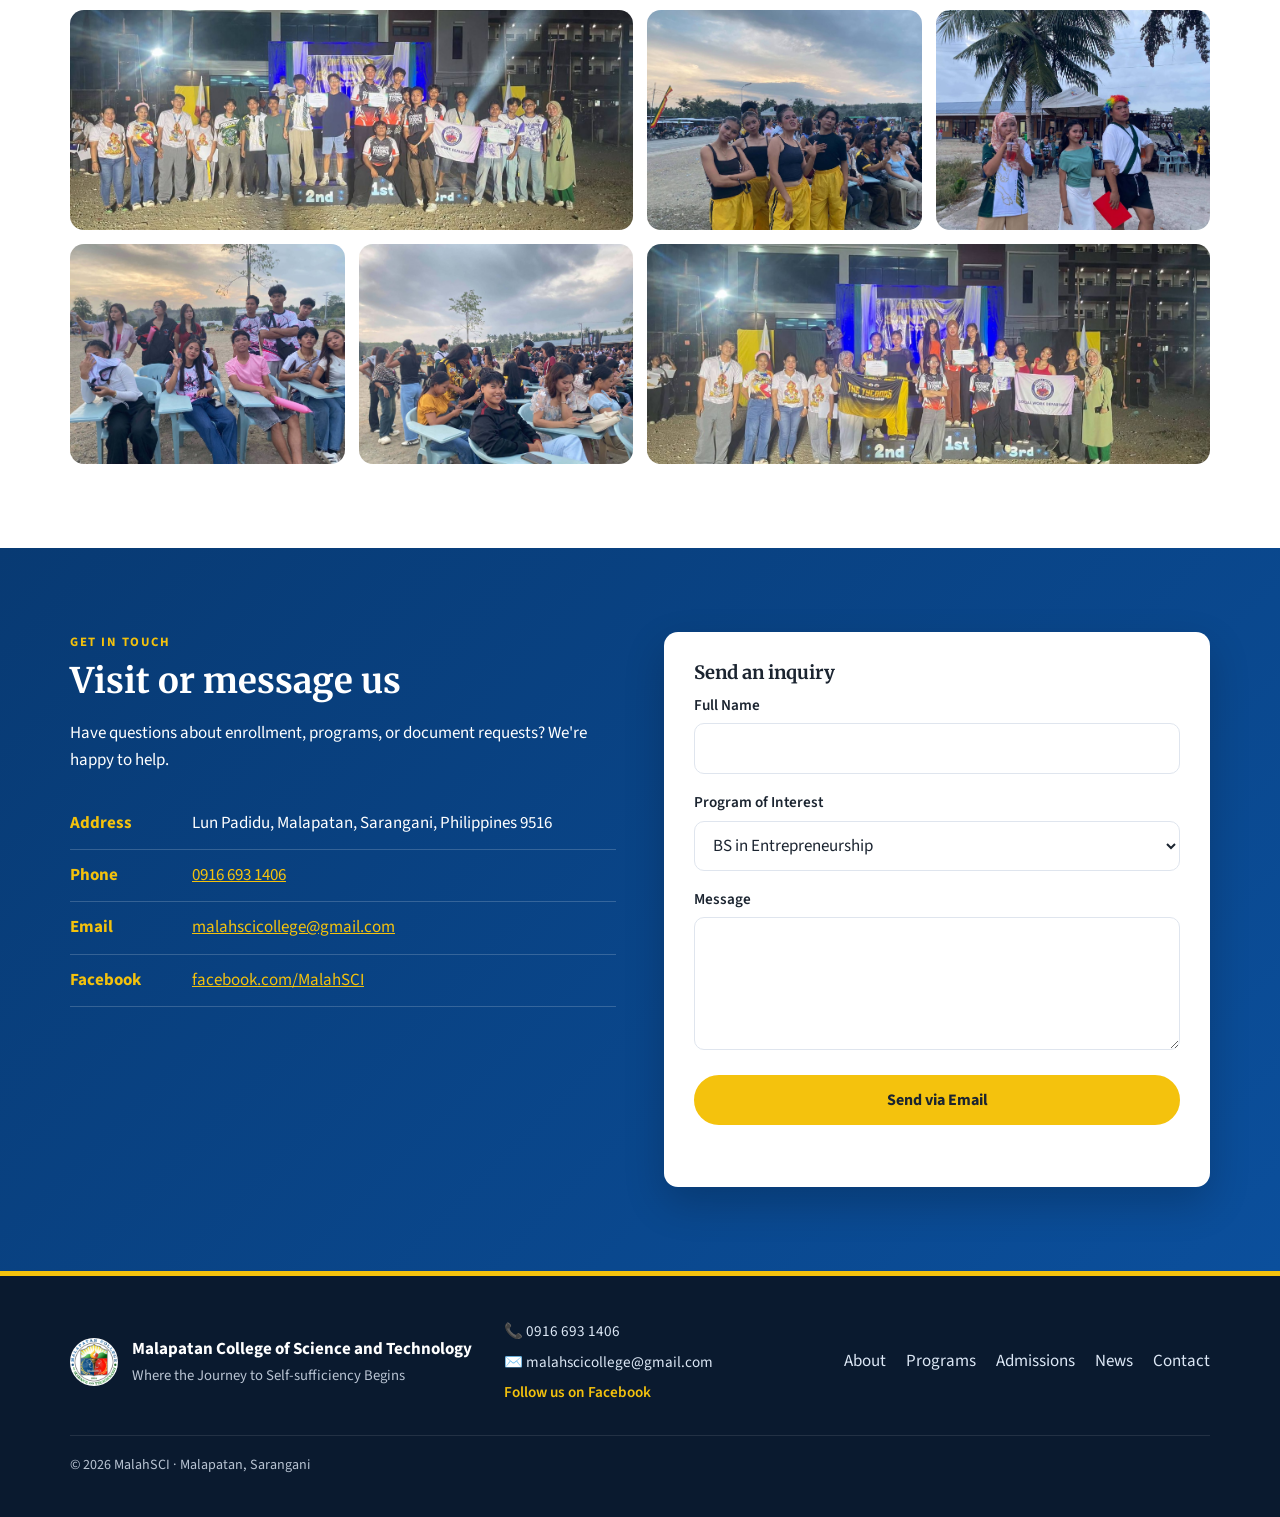
==== commit 2aa41f8d: "Add course photos and update site design - Add Unsplash stock photo to each program card - Turn prog" ====
--- a/index.html
+++ b/index.html
@@ -9,7 +9,7 @@
   <link rel="preconnect" href="https://fonts.googleapis.com">
   <link rel="preconnect" href="https://fonts.gstatic.com" crossorigin>
   <link href="https://fonts.googleapis.com/css2?family=Merriweather:wght@700;900&family=Source+Sans+3:wght@400;600;700&display=swap" rel="stylesheet">
-  <link rel="stylesheet" href="styles.css?v=7">
+  <link rel="stylesheet" href="styles.css?v=9">
 </head>
 <body>
 
@@ -110,34 +110,52 @@
         <div class="carousel">
           <div class="carousel-track" tabindex="0" aria-label="Degree programs">
           <article class="program">
+            <img src="images/programs/bse.jpg" alt="Small business owner serving a customer at a shop counter" width="800" height="500" loading="lazy" draggable="false">
+            <div class="program-body">
             <span class="program-code">BSE</span>
             <h3>BS in Entrepreneurship</h3>
             <p>Build, launch, and manage your own business with skills in marketing, finance, and innovation.</p>
-          </article>
-          <article class="program">
+            </div>
+          </article>
+          <article class="program">
+            <img src="images/programs/bsma.jpg" alt="Person reviewing financial notes beside a laptop" width="800" height="500" loading="lazy" draggable="false">
+            <div class="program-body">
             <span class="program-code">BSMA</span>
             <h3>BS in Management Accounting</h3>
             <p>Learn accounting, costing, and financial planning to support decision-making in organizations.</p>
-          </article>
-          <article class="program">
+            </div>
+          </article>
+          <article class="program">
+            <img src="images/programs/bstm.jpg" alt="Guest checking in at a hotel front desk" width="800" height="500" loading="lazy" draggable="false">
+            <div class="program-body">
             <span class="program-code">BSTM</span>
             <h3>BS in Tourism Management</h3>
             <p>Prepare for careers in travel, hospitality, and events while promoting Sarangani's destinations and culture.</p>
-          </article>
-          <article class="program">
+            </div>
+          </article>
+          <article class="program">
+            <img src="images/programs/bsis.jpg" alt="Students working in a school computer laboratory" width="800" height="500" loading="lazy" draggable="false">
+            <div class="program-body">
             <span class="program-code">BSIS</span>
             <h3>BS in Information Systems</h3>
             <p>Use technology to solve business problems through systems analysis, databases, and software.</p>
-          </article>
-          <article class="program">
+            </div>
+          </article>
+          <article class="program">
+            <img src="images/programs/bsab.jpg" alt="Farmer in a straw hat planting rice seedlings" width="800" height="500" loading="lazy" draggable="false">
+            <div class="program-body">
             <span class="program-code">BSAB</span>
             <h3>BS in Agribusiness</h3>
             <p>Combine agriculture and business to grow farm enterprises and strengthen local food supply chains.</p>
-          </article>
-          <article class="program">
+            </div>
+          </article>
+          <article class="program">
+            <img src="images/programs/bssw.jpg" alt="Volunteers packing relief goods for families in need" width="800" height="500" loading="lazy" draggable="false">
+            <div class="program-body">
             <span class="program-code">BSSW</span>
             <h3>BS in Social Work</h3>
             <p>Train to help individuals, families, and communities through field exposure with social welfare agencies.</p>
+            </div>
           </article>
           </div>
           <div class="carousel-dots"></div>
--- a/styles.css
+++ b/styles.css
@@ -145,7 +145,7 @@
 .program {
   background: #fff;
   border-radius: var(--radius);
-  padding: 28px;
+  overflow: hidden;
   border-top: 5px solid var(--blue);
   box-shadow: var(--shadow);
   transition: transform .2s;
@@ -165,6 +165,8 @@
   margin-bottom: 12px;
 }
 .program p { color: var(--muted); margin: 0; }
+.program img { width: 100%; height: auto; aspect-ratio: 16 / 10; object-fit: cover; pointer-events: none; }
+.program-body { padding: 22px 28px 28px; }
 
 /* Program carousel: 3 cards per view on desktop, 2 on tablet, 1 on phones */
 .carousel-track {
